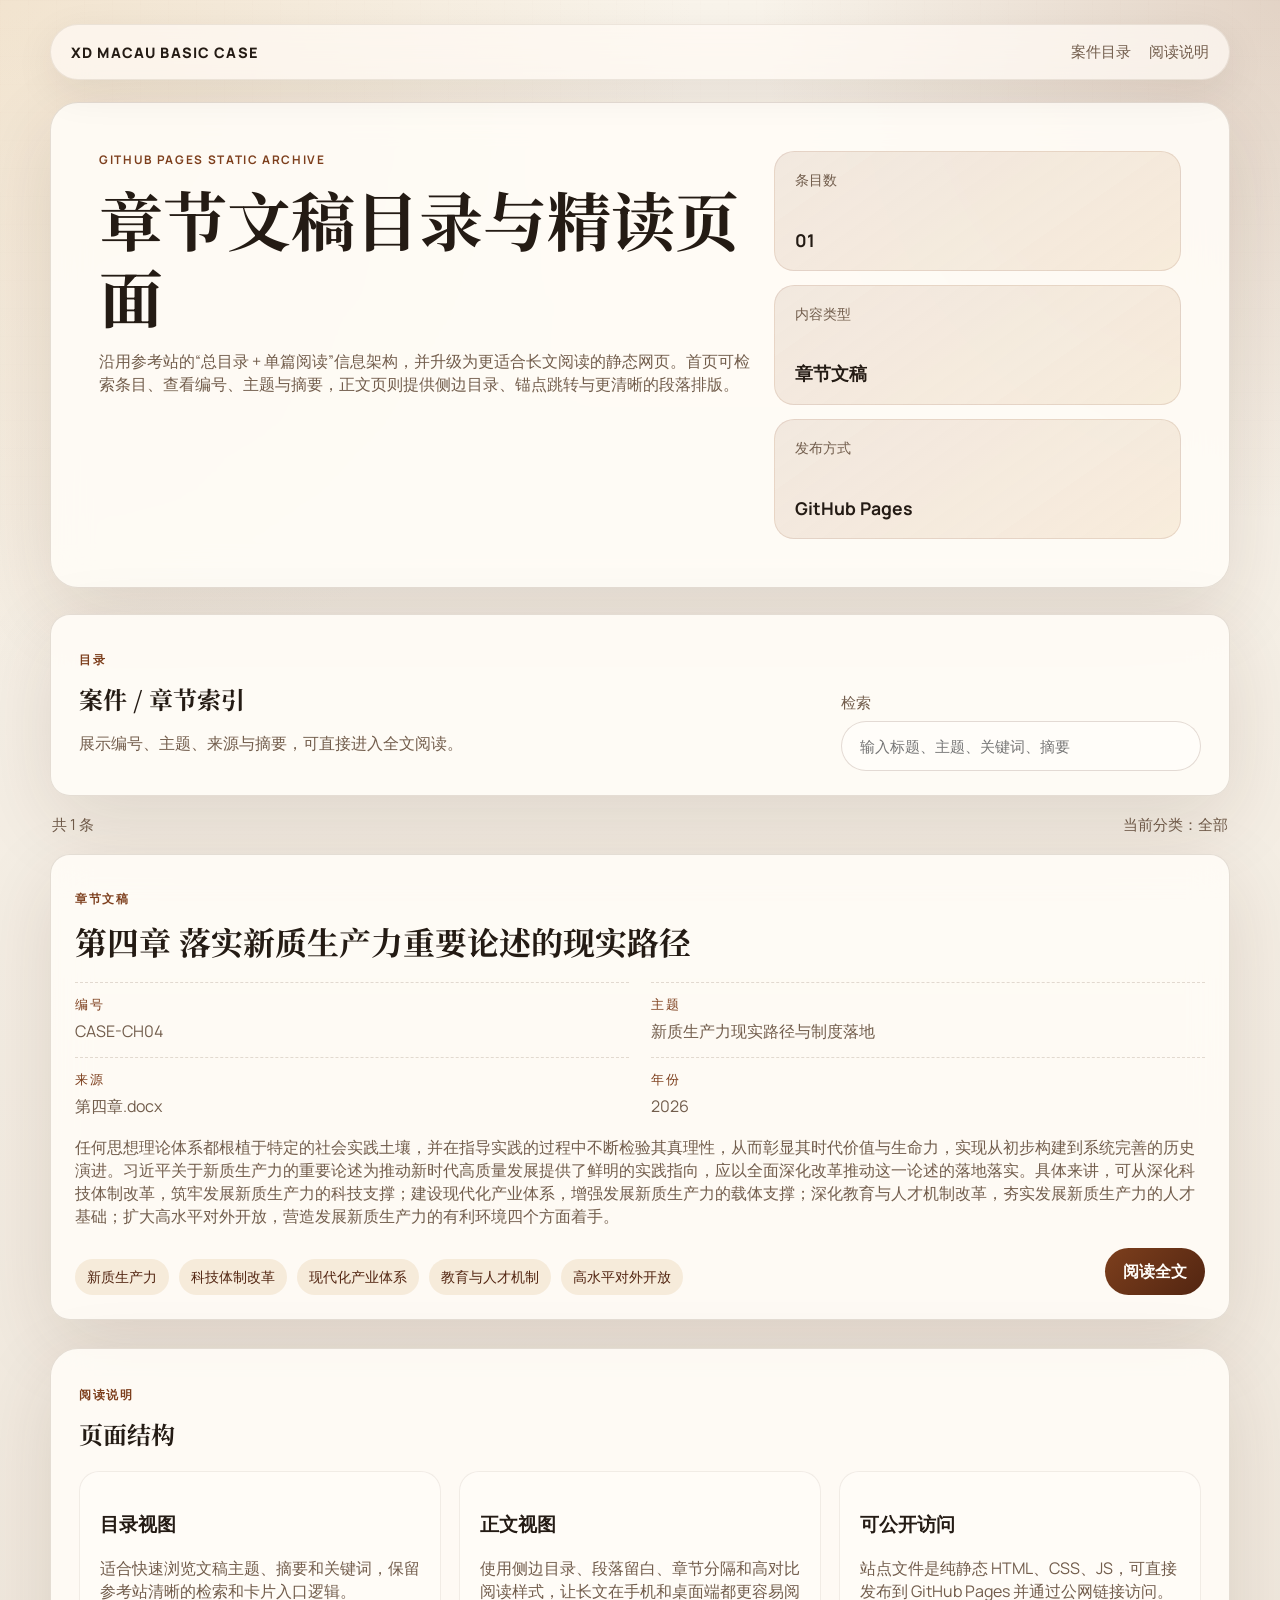
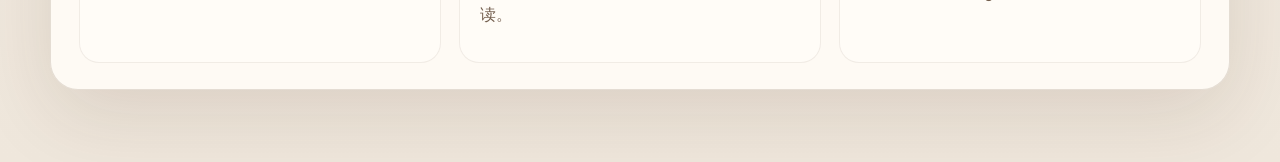
==== index.html @ d660152d "Initial GitHub Pages site" ====
<!DOCTYPE html>
<html lang="zh-CN">
<head>
  <meta charset="utf-8">
  <meta name="viewport" content="width=device-width, initial-scale=1">
  <title>XD Macau Basic Case</title>
  <meta name="description" content="章节型静态网页目录，支持检索、摘要浏览与精读阅读。">
  <link rel="preconnect" href="https://fonts.googleapis.com">
  <link rel="preconnect" href="https://fonts.gstatic.com" crossorigin>
  <link href="https://fonts.googleapis.com/css2?family=Noto+Serif+SC:wght@400;500;700&family=Manrope:wght@400;500;600;700&display=swap" rel="stylesheet">
  <link rel="stylesheet" href="assets/styles.css">
</head>
<body>
  <div class="site-shell">
    <header class="site-header">
      <a class="brand" href="index.html">XD Macau Basic Case</a>
      <nav class="top-nav">
        <a href="#catalog">案件目录</a>
        <a href="#about">阅读说明</a>
      </nav>
    </header>

    <main>
      <section class="hero-panel">
        <div class="hero-copy">
          <div class="eyebrow">GitHub Pages Static Archive</div>
          <h1>章节文稿目录与精读页面</h1>
          <p>沿用参考站的“总目录 + 单篇阅读”信息架构，并升级为更适合长文阅读的静态网页。首页可检索条目、查看编号、主题与摘要，正文页则提供侧边目录、锚点跳转与更清晰的段落排版。</p>
        </div>
        <div class="hero-stats">
          <div class="stat-card"><span>条目数</span><strong>01</strong></div>
          <div class="stat-card"><span>内容类型</span><strong>章节文稿</strong></div>
          <div class="stat-card"><span>发布方式</span><strong>GitHub Pages</strong></div>
        </div>
      </section>

      <section class="controls-panel" id="catalog">
        <div>
          <p class="section-label">目录</p>
          <h2>案件 / 章节索引</h2>
          <p class="section-note">展示编号、主题、来源与摘要，可直接进入全文阅读。</p>
        </div>
        <label class="search-box">
          <span>检索</span>
          <input id="search-input" type="search" placeholder="输入标题、主题、关键词、摘要">
        </label>
      </section>

      <section>
        <div class="results-bar">
          <span id="result-count">共 1 条</span>
          <span>当前分类：全部</span>
        </div>
        <div class="card-grid" id="card-grid">
          <article class="record-card" data-search="CASE-CH04 第四章 落实新质生产力重要论述的现实路径 新质生产力现实路径与制度落地 任何思想理论体系都根植于特定的社会实践土壤，并在指导实践的过程中不断检验其真理性，从而彰显其时代价值与生命力，实现从初步构建到系统完善的历史演进。习近平关于新质生产力的重要论述为推动新时代高质量发展提供了鲜明的实践指向，应以全面深化改革推动这一论述的落地落实。具体来讲，可从深化科技体制改革，筑牢发展新质生产力的科技支撑；建设现代化产业体系，增强发展新质生产力的载体支撑；深化教育与人才机制改革，夯实发展新质生产力的人才基础；扩大高水平对外开放，营造发展新质生产力的有利环境四个方面着手。 新质生产力 科技体制改革 现代化产业体系 教育与人才机制 高水平对外开放">
            <p class="record-type">章节文稿</p>
            <h3><a href="chapter-04.html">第四章 落实新质生产力重要论述的现实路径</a></h3>
            <dl class="meta-list">
              <div><dt>编号</dt><dd>CASE-CH04</dd></div>
              <div><dt>主题</dt><dd>新质生产力现实路径与制度落地</dd></div>
              <div><dt>来源</dt><dd>第四章.docx</dd></div>
              <div><dt>年份</dt><dd>2026</dd></div>
            </dl>
            <p class="record-abstract">任何思想理论体系都根植于特定的社会实践土壤，并在指导实践的过程中不断检验其真理性，从而彰显其时代价值与生命力，实现从初步构建到系统完善的历史演进。习近平关于新质生产力的重要论述为推动新时代高质量发展提供了鲜明的实践指向，应以全面深化改革推动这一论述的落地落实。具体来讲，可从深化科技体制改革，筑牢发展新质生产力的科技支撑；建设现代化产业体系，增强发展新质生产力的载体支撑；深化教育与人才机制改革，夯实发展新质生产力的人才基础；扩大高水平对外开放，营造发展新质生产力的有利环境四个方面着手。</p>
            <div class="card-footer">
              <div class="pill-row">
                <span class="pill">新质生产力</span><span class="pill">科技体制改革</span><span class="pill">现代化产业体系</span><span class="pill">教育与人才机制</span><span class="pill">高水平对外开放</span>
              </div>
              <a class="read-link" href="chapter-04.html">阅读全文</a>
            </div>
          </article>
        </div>
      </section>

      <section class="about-panel" id="about">
        <div>
          <p class="section-label">阅读说明</p>
          <h2>页面结构</h2>
        </div>
        <div class="about-grid">
          <article>
            <h3>目录视图</h3>
            <p>适合快速浏览文稿主题、摘要和关键词，保留参考站清晰的检索和卡片入口逻辑。</p>
          </article>
          <article>
            <h3>正文视图</h3>
            <p>使用侧边目录、段落留白、章节分隔和高对比阅读样式，让长文在手机和桌面端都更容易阅读。</p>
          </article>
          <article>
            <h3>可公开访问</h3>
            <p>站点文件是纯静态 HTML、CSS、JS，可直接发布到 GitHub Pages 并通过公网链接访问。</p>
          </article>
        </div>
      </section>
    </main>
  </div>

  <script src="assets/app.js"></script>
</body>
</html>
---- assets/styles.css ----
:root {
  --bg: #f4efe6;
  --bg-soft: #fbf7f1;
  --paper: rgba(255, 252, 247, 0.9);
  --paper-strong: #fffdf9;
  --ink: #241b14;
  --muted: #725d4c;
  --line: rgba(71, 45, 20, 0.14);
  --brand: #7d3f1d;
  --brand-deep: #522511;
  --accent: #d8aa6d;
  --shadow: 0 24px 80px rgba(62, 35, 17, 0.12);
  --radius-xl: 28px;
  --radius-lg: 20px;
  --radius-md: 14px;
  --shell: min(1180px, calc(100vw - 32px));
}

* {
  box-sizing: border-box;
}

html {
  scroll-behavior: smooth;
}

body {
  margin: 0;
  color: var(--ink);
  font-family: "Manrope", "PingFang SC", "Hiragino Sans GB", sans-serif;
  background:
    radial-gradient(circle at top left, rgba(216, 170, 109, 0.22), transparent 32%),
    radial-gradient(circle at top right, rgba(125, 63, 29, 0.18), transparent 24%),
    linear-gradient(180deg, #f9f4eb 0%, #efe7dc 100%);
}

body::before {
  content: "";
  position: fixed;
  inset: 0;
  pointer-events: none;
  background-image:
    linear-gradient(rgba(82, 37, 17, 0.02) 1px, transparent 1px),
    linear-gradient(90deg, rgba(82, 37, 17, 0.02) 1px, transparent 1px);
  background-size: 28px 28px;
  mask-image: linear-gradient(180deg, rgba(0, 0, 0, 0.3), transparent 88%);
}

a {
  color: inherit;
  text-decoration: none;
}

.site-shell {
  width: var(--shell);
  margin: 0 auto;
  padding: 24px 0 72px;
  position: relative;
}

.site-header {
  display: flex;
  justify-content: space-between;
  align-items: center;
  gap: 16px;
  padding: 16px 20px;
  margin-bottom: 22px;
  background: rgba(255, 250, 244, 0.72);
  border: 1px solid rgba(90, 59, 29, 0.1);
  border-radius: 999px;
  box-shadow: 0 12px 40px rgba(45, 27, 13, 0.08);
  backdrop-filter: blur(18px);
  position: sticky;
  top: 14px;
  z-index: 10;
}

.brand {
  font-weight: 800;
  letter-spacing: 0.08em;
  text-transform: uppercase;
  font-size: 0.9rem;
}

.top-nav {
  display: flex;
  gap: 18px;
  color: var(--muted);
  font-size: 0.95rem;
}

.hero-panel,
.article-hero,
.controls-panel,
.about-panel,
.article-card,
.article-toc-card .sticky-box,
.record-card {
  background: var(--paper);
  border: 1px solid var(--line);
  box-shadow: var(--shadow);
  backdrop-filter: blur(18px);
}

.hero-panel,
.article-hero,
.about-panel {
  border-radius: var(--radius-xl);
}

.hero-panel {
  padding: clamp(28px, 4vw, 48px);
  display: grid;
  grid-template-columns: 1.6fr 1fr;
  gap: 24px;
}

.eyebrow,
.section-label,
.record-type {
  text-transform: uppercase;
  letter-spacing: 0.14em;
  font-size: 0.74rem;
  color: var(--brand);
  font-weight: 700;
}

.hero-copy h1,
.article-hero h1 {
  margin: 12px 0 14px;
  font-family: "Noto Serif SC", serif;
  font-weight: 700;
  line-height: 1.2;
}

.hero-copy h1 {
  font-size: clamp(2.4rem, 5vw, 4.6rem);
}

.article-hero h1 {
  font-size: clamp(2rem, 4vw, 3.6rem);
}

.hero-copy p,
.article-hero .lead,
.section-note,
.record-abstract,
.about-grid p,
.meta-list dd,
.results-bar,
.prose p {
  color: var(--muted);
}

.hero-stats {
  display: grid;
  gap: 14px;
}

.stat-card {
  background: linear-gradient(145deg, rgba(125, 63, 29, 0.1), rgba(216, 170, 109, 0.18));
  border: 1px solid rgba(125, 63, 29, 0.12);
  border-radius: var(--radius-lg);
  padding: 18px 20px;
  min-height: 120px;
  display: flex;
  flex-direction: column;
  justify-content: space-between;
}

.stat-card span,
.meta-grid span {
  color: var(--muted);
  font-size: 0.88rem;
}

.stat-card strong,
.meta-grid strong {
  font-size: 1.1rem;
}

.controls-panel {
  margin-top: 26px;
  margin-bottom: 18px;
  padding: 24px 28px;
  border-radius: var(--radius-lg);
  display: flex;
  justify-content: space-between;
  align-items: end;
  gap: 20px;
}

.controls-panel h2,
.about-panel h2,
.article-toc-card h2 {
  margin: 8px 0 0;
  font-family: "Noto Serif SC", serif;
}

.search-box {
  display: grid;
  gap: 8px;
  min-width: min(100%, 360px);
  color: var(--muted);
  font-size: 0.92rem;
}

.search-box input {
  width: 100%;
  border: 1px solid rgba(82, 37, 17, 0.16);
  background: rgba(255, 253, 250, 0.9);
  border-radius: 999px;
  padding: 14px 18px;
  font: inherit;
  color: var(--ink);
  outline: none;
}

.search-box input:focus {
  border-color: rgba(125, 63, 29, 0.45);
  box-shadow: 0 0 0 4px rgba(216, 170, 109, 0.2);
}

.results-bar {
  display: flex;
  justify-content: space-between;
  gap: 16px;
  margin: 16px 2px 18px;
  font-size: 0.95rem;
}

.card-grid {
  display: grid;
  gap: 18px;
}

.record-card {
  padding: 24px;
  border-radius: var(--radius-lg);
  transition: transform 220ms ease, box-shadow 220ms ease, border-color 220ms ease;
}

.record-card:hover {
  transform: translateY(-4px);
  box-shadow: 0 28px 70px rgba(47, 29, 14, 0.16);
  border-color: rgba(125, 63, 29, 0.24);
}

.record-card h3 {
  margin: 10px 0 18px;
  font-family: "Noto Serif SC", serif;
  font-size: clamp(1.4rem, 2.5vw, 2rem);
  line-height: 1.35;
}

.meta-list {
  display: grid;
  grid-template-columns: repeat(2, minmax(0, 1fr));
  gap: 14px 22px;
  margin: 0 0 18px;
}

.meta-list div {
  padding-top: 12px;
  border-top: 1px dashed rgba(82, 37, 17, 0.16);
}

.meta-list dt {
  font-size: 0.8rem;
  text-transform: uppercase;
  letter-spacing: 0.12em;
  color: var(--brand);
  margin-bottom: 6px;
}

.meta-list dd {
  margin: 0;
}

.card-footer {
  display: flex;
  justify-content: space-between;
  align-items: end;
  gap: 14px;
  margin-top: 20px;
}

.pill-row,
.keyword-list {
  display: flex;
  gap: 10px;
  flex-wrap: wrap;
  padding: 0;
  margin: 0;
  list-style: none;
}

.pill,
.keyword-list li {
  display: inline-flex;
  padding: 8px 12px;
  border-radius: 999px;
  background: rgba(216, 170, 109, 0.2);
  color: var(--brand-deep);
  font-size: 0.88rem;
}

.read-link {
  white-space: nowrap;
  color: var(--paper-strong);
  background: linear-gradient(135deg, var(--brand), var(--brand-deep));
  padding: 12px 18px;
  border-radius: 999px;
  font-weight: 700;
}

.about-panel {
  margin-top: 28px;
  padding: 26px 28px;
}

.about-grid {
  display: grid;
  grid-template-columns: repeat(3, minmax(0, 1fr));
  gap: 18px;
  margin-top: 20px;
}

.about-grid article {
  background: rgba(255, 253, 249, 0.68);
  border: 1px solid rgba(82, 37, 17, 0.08);
  border-radius: var(--radius-lg);
  padding: 20px;
}

.article-hero {
  padding: clamp(28px, 4vw, 48px);
}

.meta-grid {
  margin-top: 22px;
  display: grid;
  grid-template-columns: repeat(4, minmax(0, 1fr));
  gap: 14px;
}

.meta-grid div {
  background: rgba(255, 252, 247, 0.72);
  border: 1px solid rgba(82, 37, 17, 0.08);
  border-radius: 18px;
  padding: 16px;
  display: grid;
  gap: 6px;
}

.keyword-list {
  margin-top: 20px;
}

.article-layout {
  margin-top: 24px;
  display: grid;
  grid-template-columns: 280px minmax(0, 1fr);
  gap: 22px;
  align-items: start;
}

.article-toc-card .sticky-box {
  position: sticky;
  top: 110px;
  border-radius: var(--radius-lg);
  padding: 22px 18px;
}

.toc-list {
  padding-left: 18px;
  margin: 18px 0 0;
  display: grid;
  gap: 10px;
}

.toc-list a {
  color: var(--muted);
}

.toc-sub {
  font-size: 0.94rem;
}

.article-card {
  border-radius: var(--radius-xl);
  padding: clamp(22px, 4vw, 40px);
}

.prose {
  font-family: "Noto Serif SC", serif;
}

.prose p {
  font-size: 1.05rem;
  line-height: 1.95;
  margin: 0 0 1.15em;
  text-wrap: pretty;
}

.article-section + .article-section {
  margin-top: 2.8rem;
  padding-top: 2rem;
  border-top: 1px solid rgba(82, 37, 17, 0.1);
}

.article-section h2,
.article-subsection h3 {
  color: var(--brand-deep);
  line-height: 1.35;
}

.article-section h2 {
  font-size: clamp(1.5rem, 2.2vw, 2.1rem);
  margin: 0 0 1rem;
}

.article-subsection h3 {
  font-size: 1.2rem;
  margin: 1.8rem 0 0.9rem;
}

@media (max-width: 920px) {
  .hero-panel,
  .controls-panel,
  .article-layout,
  .about-grid,
  .meta-grid {
    grid-template-columns: 1fr;
  }

  .controls-panel,
  .results-bar,
  .card-footer {
    align-items: start;
    flex-direction: column;
  }

  .article-toc-card .sticky-box,
  .site-header {
    position: static;
  }
}

@media (max-width: 640px) {
  .site-shell {
    width: min(100vw - 20px, 1180px);
    padding-top: 12px;
  }

  .site-header {
    border-radius: 24px;
    padding: 16px;
    flex-direction: column;
    align-items: start;
  }

  .top-nav {
    flex-wrap: wrap;
  }

  .hero-copy h1 {
    font-size: 2.2rem;
  }

  .meta-list {
    grid-template-columns: 1fr;
  }

  .article-card,
  .hero-panel,
  .article-hero,
  .about-panel,
  .controls-panel,
  .record-card {
    padding-left: 18px;
    padding-right: 18px;
  }
}
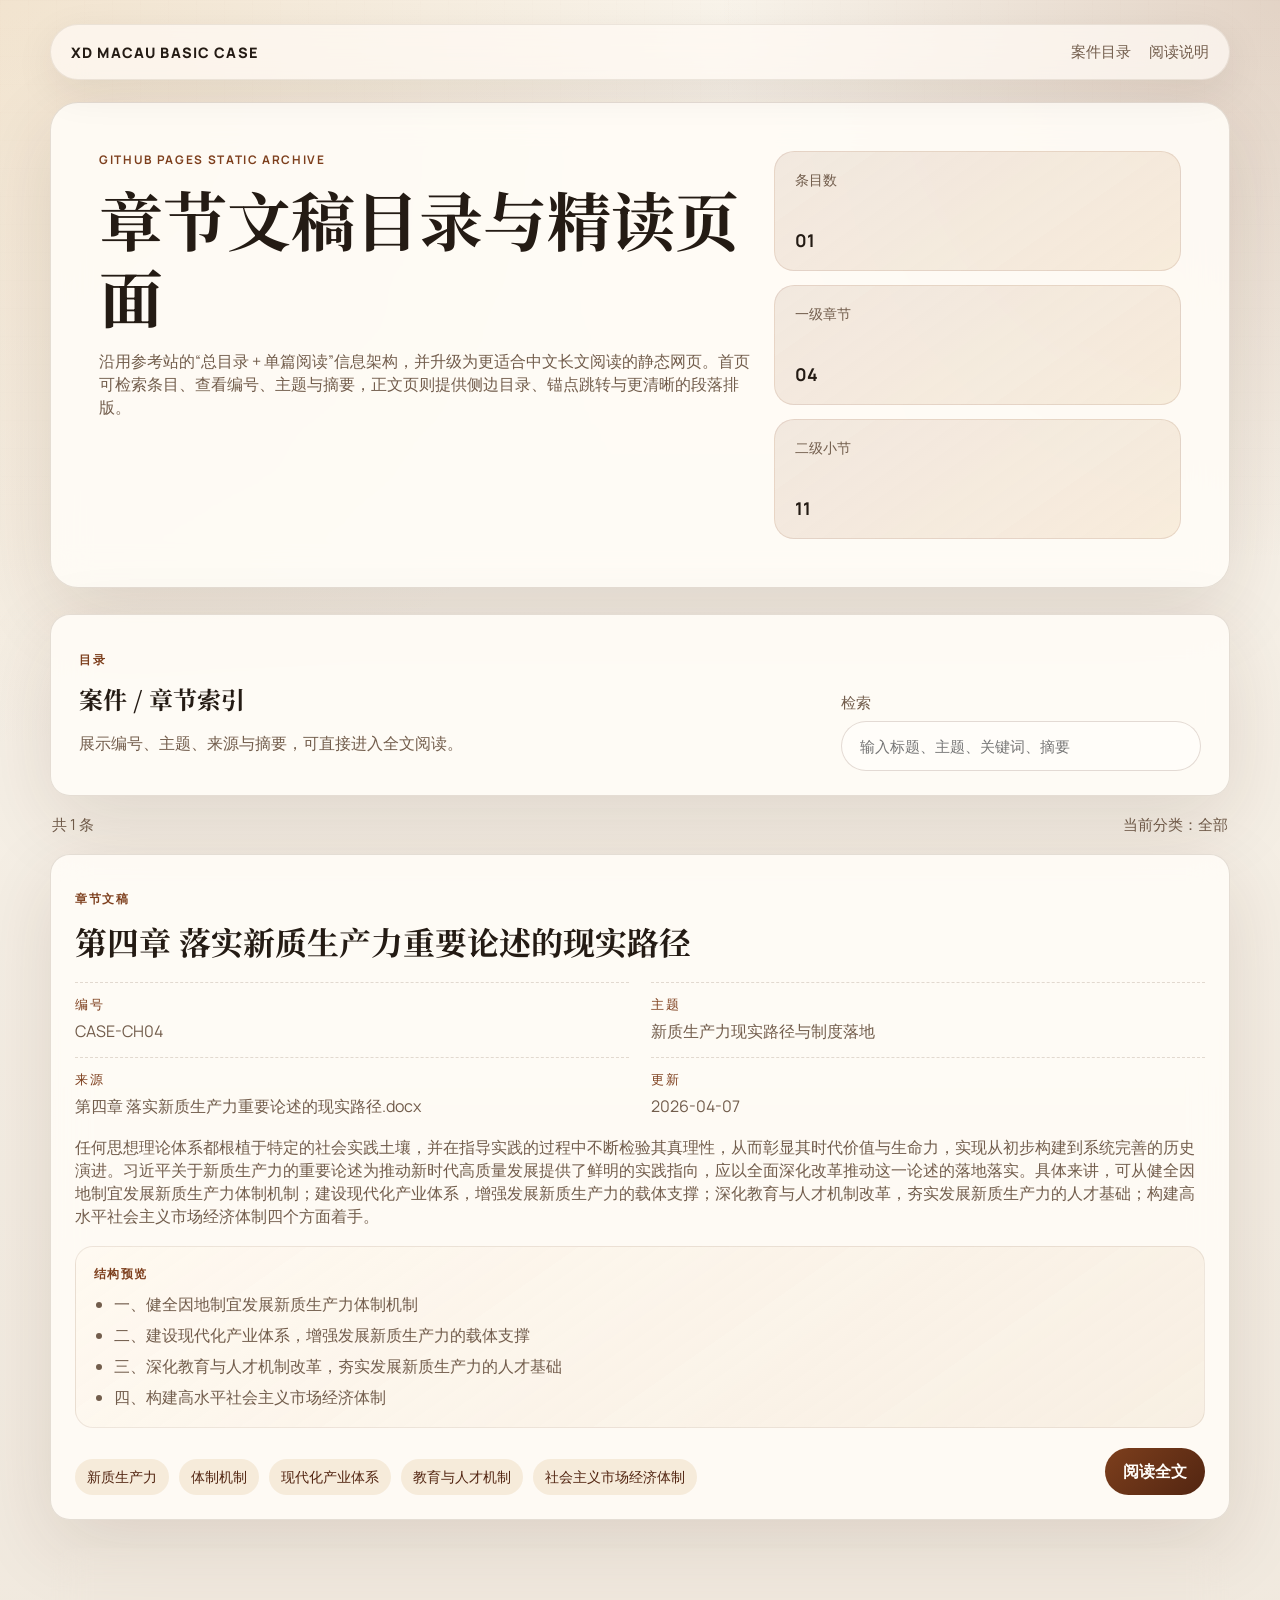
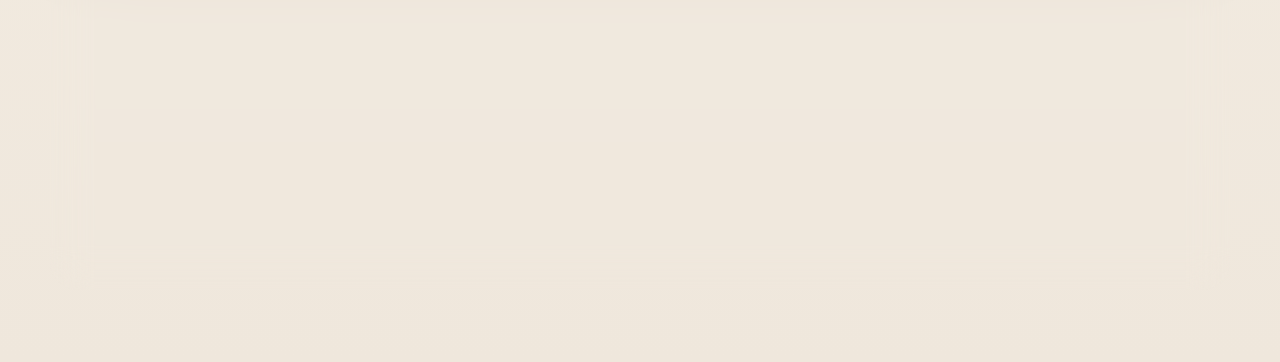
==== commit 9e692030: "Update chapter 4 site content" ====
--- a/index.html
+++ b/index.html
@@ -25,12 +25,12 @@
         <div class="hero-copy">
           <div class="eyebrow">GitHub Pages Static Archive</div>
           <h1>章节文稿目录与精读页面</h1>
-          <p>沿用参考站的“总目录 + 单篇阅读”信息架构，并升级为更适合长文阅读的静态网页。首页可检索条目、查看编号、主题与摘要，正文页则提供侧边目录、锚点跳转与更清晰的段落排版。</p>
+          <p>沿用参考站的“总目录 + 单篇阅读”信息架构，并升级为更适合中文长文阅读的静态网页。首页可检索条目、查看编号、主题与摘要，正文页则提供侧边目录、锚点跳转与更清晰的段落排版。</p>
         </div>
         <div class="hero-stats">
           <div class="stat-card"><span>条目数</span><strong>01</strong></div>
-          <div class="stat-card"><span>内容类型</span><strong>章节文稿</strong></div>
-          <div class="stat-card"><span>发布方式</span><strong>GitHub Pages</strong></div>
+          <div class="stat-card"><span>一级章节</span><strong>04</strong></div>
+          <div class="stat-card"><span>二级小节</span><strong>11</strong></div>
         </div>
       </section>
 
@@ -52,19 +52,25 @@
           <span>当前分类：全部</span>
         </div>
         <div class="card-grid" id="card-grid">
-          <article class="record-card" data-search="CASE-CH04 第四章 落实新质生产力重要论述的现实路径 新质生产力现实路径与制度落地 任何思想理论体系都根植于特定的社会实践土壤，并在指导实践的过程中不断检验其真理性，从而彰显其时代价值与生命力，实现从初步构建到系统完善的历史演进。习近平关于新质生产力的重要论述为推动新时代高质量发展提供了鲜明的实践指向，应以全面深化改革推动这一论述的落地落实。具体来讲，可从深化科技体制改革，筑牢发展新质生产力的科技支撑；建设现代化产业体系，增强发展新质生产力的载体支撑；深化教育与人才机制改革，夯实发展新质生产力的人才基础；扩大高水平对外开放，营造发展新质生产力的有利环境四个方面着手。 新质生产力 科技体制改革 现代化产业体系 教育与人才机制 高水平对外开放">
+          <article class="record-card" data-search="CASE-CH04 第四章 落实新质生产力重要论述的现实路径 新质生产力现实路径与制度落地 任何思想理论体系都根植于特定的社会实践土壤，并在指导实践的过程中不断检验其真理性，从而彰显其时代价值与生命力，实现从初步构建到系统完善的历史演进。习近平关于新质生产力的重要论述为推动新时代高质量发展提供了鲜明的实践指向，应以全面深化改革推动这一论述的落地落实。具体来讲，可从健全因地制宜发展新质生产力体制机制；建设现代化产业体系，增强发展新质生产力的载体支撑；深化教育与人才机制改革，夯实发展新质生产力的人才基础；构建高水平社会主义市场经济体制四个方面着手。 新质生产力 体制机制 现代化产业体系 教育与人才机制 社会主义市场经济体制">
             <p class="record-type">章节文稿</p>
             <h3><a href="chapter-04.html">第四章 落实新质生产力重要论述的现实路径</a></h3>
             <dl class="meta-list">
               <div><dt>编号</dt><dd>CASE-CH04</dd></div>
               <div><dt>主题</dt><dd>新质生产力现实路径与制度落地</dd></div>
-              <div><dt>来源</dt><dd>第四章.docx</dd></div>
-              <div><dt>年份</dt><dd>2026</dd></div>
+              <div><dt>来源</dt><dd>第四章  落实新质生产力重要论述的现实路径.docx</dd></div>
+              <div><dt>更新</dt><dd>2026-04-07</dd></div>
             </dl>
-            <p class="record-abstract">任何思想理论体系都根植于特定的社会实践土壤，并在指导实践的过程中不断检验其真理性，从而彰显其时代价值与生命力，实现从初步构建到系统完善的历史演进。习近平关于新质生产力的重要论述为推动新时代高质量发展提供了鲜明的实践指向，应以全面深化改革推动这一论述的落地落实。具体来讲，可从深化科技体制改革，筑牢发展新质生产力的科技支撑；建设现代化产业体系，增强发展新质生产力的载体支撑；深化教育与人才机制改革，夯实发展新质生产力的人才基础；扩大高水平对外开放，营造发展新质生产力的有利环境四个方面着手。</p>
+            <p class="record-abstract">任何思想理论体系都根植于特定的社会实践土壤，并在指导实践的过程中不断检验其真理性，从而彰显其时代价值与生命力，实现从初步构建到系统完善的历史演进。习近平关于新质生产力的重要论述为推动新时代高质量发展提供了鲜明的实践指向，应以全面深化改革推动这一论述的落地落实。具体来讲，可从健全因地制宜发展新质生产力体制机制；建设现代化产业体系，增强发展新质生产力的载体支撑；深化教育与人才机制改革，夯实发展新质生产力的人才基础；构建高水平社会主义市场经济体制四个方面着手。</p>
+            <div class="outline-box">
+              <p class="outline-label">结构预览</p>
+              <ul class="outline-list">
+                <li>一、健全因地制宜发展新质生产力体制机制</li><li>二、建设现代化产业体系，增强发展新质生产力的载体支撑</li><li>三、深化教育与人才机制改革，夯实发展新质生产力的人才基础</li><li>四、构建高水平社会主义市场经济体制</li>
+              </ul>
+            </div>
             <div class="card-footer">
               <div class="pill-row">
-                <span class="pill">新质生产力</span><span class="pill">科技体制改革</span><span class="pill">现代化产业体系</span><span class="pill">教育与人才机制</span><span class="pill">高水平对外开放</span>
+                <span class="pill">新质生产力</span><span class="pill">体制机制</span><span class="pill">现代化产业体系</span><span class="pill">教育与人才机制</span><span class="pill">社会主义市场经济体制</span>
               </div>
               <a class="read-link" href="chapter-04.html">阅读全文</a>
             </div>
--- a/assets/styles.css
+++ b/assets/styles.css
@@ -285,6 +285,31 @@
   margin-top: 20px;
 }
 
+.outline-box {
+  margin-top: 18px;
+  padding: 18px;
+  border-radius: 18px;
+  background: linear-gradient(145deg, rgba(255, 249, 240, 0.92), rgba(245, 234, 219, 0.72));
+  border: 1px solid rgba(82, 37, 17, 0.09);
+}
+
+.outline-label {
+  margin: 0 0 10px;
+  text-transform: uppercase;
+  letter-spacing: 0.12em;
+  font-size: 0.74rem;
+  color: var(--brand);
+  font-weight: 700;
+}
+
+.outline-list {
+  margin: 0;
+  padding-left: 20px;
+  color: var(--muted);
+  display: grid;
+  gap: 8px;
+}
+
 .pill-row,
 .keyword-list {
   display: flex;
@@ -357,6 +382,10 @@
   margin-top: 20px;
 }
 
+.article-hero .keyword-list {
+  margin-top: 24px;
+}
+
 .article-layout {
   margin-top: 24px;
   display: grid;
